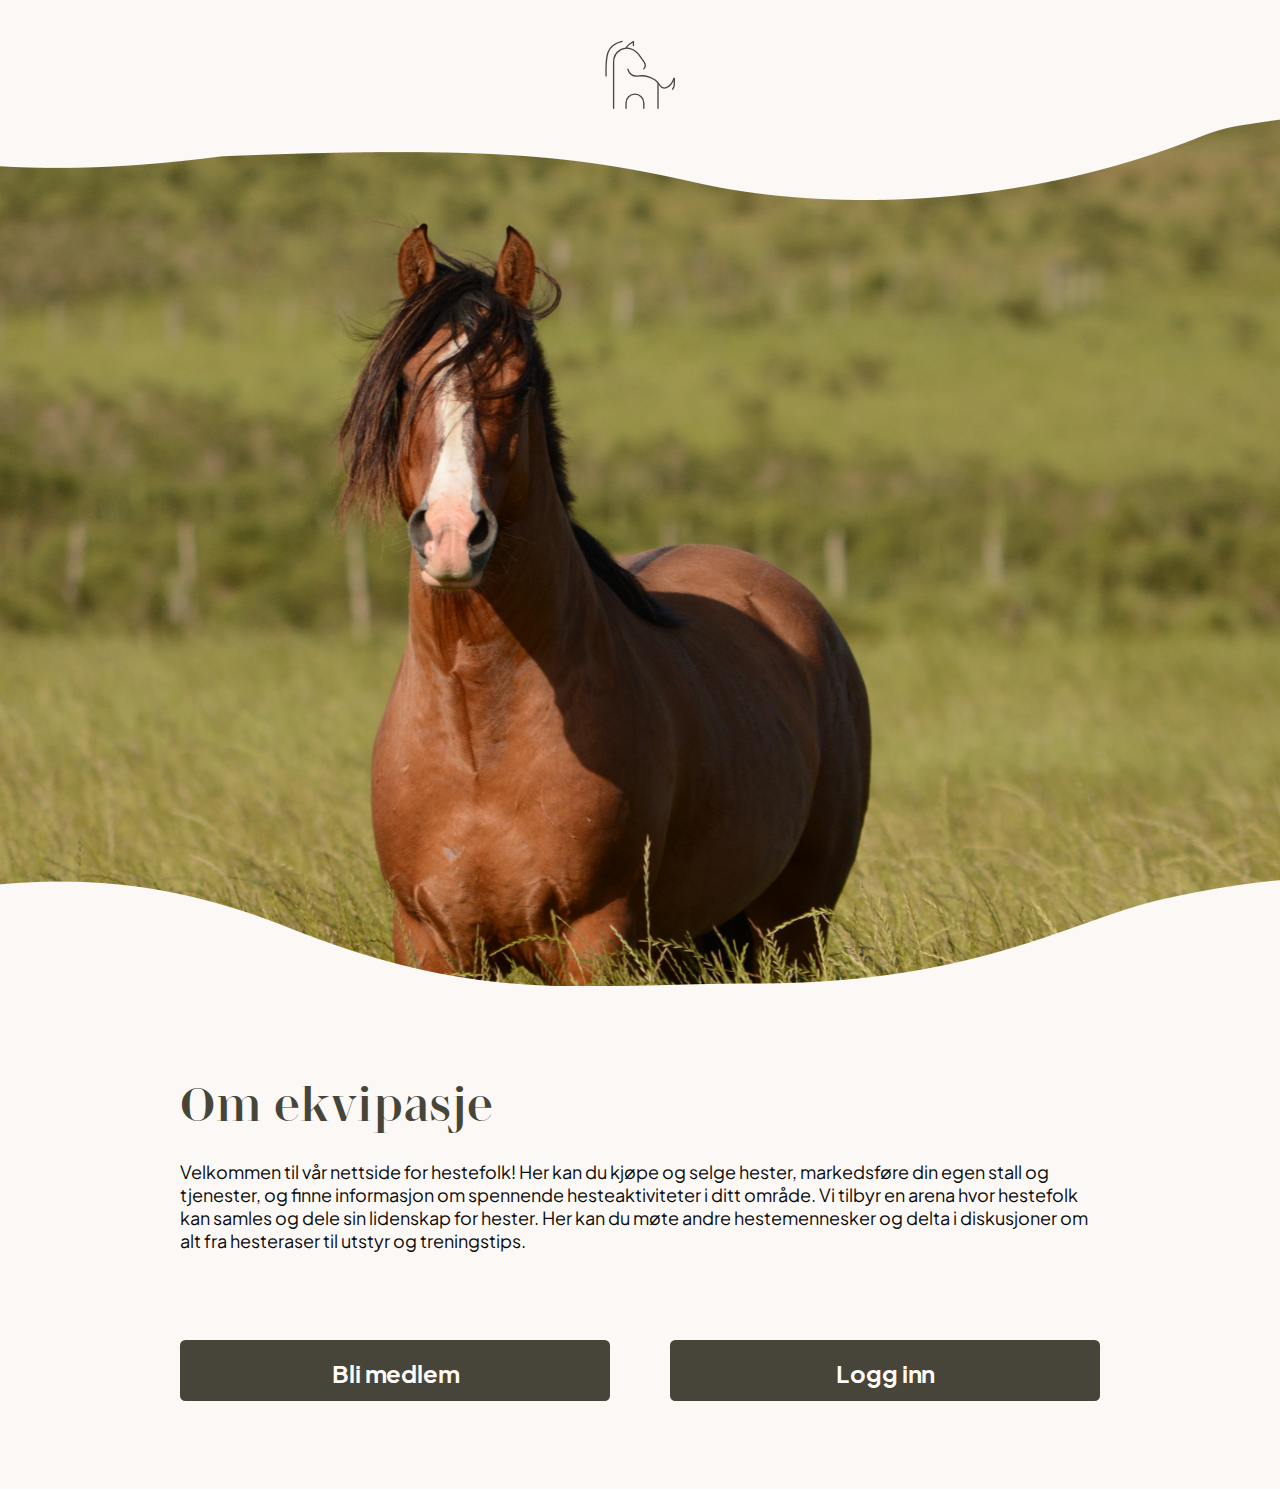
==== index.html @ ffbeb346 "changed location of index" ====
<!DOCTYPE html>
<html lang="en">
  <head>
    <meta charset="UTF-8" />
    <meta name="viewport" content="width=device-width" />
    <title>Ekvipasje</title>
    <link rel="icon" href="../assets/logo.png" type="image/x-icon" />
    <link rel="stylesheet" href="../css/reset.css" />
    <link rel="stylesheet" href="../css/style.css" />
    <script async src="../js/script.js"></script>
  </head>
  <body>
    <header class="header">
      <img
        src="../assets/Logo_Ekvipasje.svg"
        class="logo"
        alt="Ekvipasje Logo"
      />
    </header>
    <div class="hero-container"></div>
    <main class="indexandlogin">
      <article class="article-section-index">
        <h1 class="om-ekvipasje-heading">Om ekvipasje</h1>
        <p class="om-oss-p">
          Velkommen til vår nettside for hestefolk! Her kan du kjøpe og selge
          hester, markedsføre din egen stall og tjenester, og finne informasjon
          om spennende hesteaktiviteter i ditt område. Vi tilbyr en arena hvor
          hestefolk kan samles og dele sin lidenskap for hester. Her kan du møte
          andre hestemennesker og delta i diskusjoner om alt fra hesteraser til
          utstyr og treningstips.
        </p>
      </article>

      <section class="buttons-landing-flex">
        <button class="button-blimedlem">Bli medlem</button>
        <button
          class="button-loginn"
          id="login-link"
          onclick="location.href='./login.html';"
        >
          Logg inn
        </button>
      </section>
    </main>
  </body>
</html>
---- css/style.css ----
/**
 * @license
 *
 * Font Family: Stardom
 * Designed by: Indian Type Foundry
 * URL: https://www.fontshare.com/fonts/stardom
 * © 2023 Indian Type Foundry
 *
 * Font Style:
 * Stardom Regular
 *
*/

@font-face {
  font-family: "Stardom-Regular";
  src: url("../fonts/Stardom-Regular.woff2") format("woff2"),
    url("../fonts/Stardom-Regular.woff") format("woff"),
    url("../fonts/Stardom-Regular.ttf") format("truetype");
  font-weight: 400;
  font-display: swap;
  font-style: normal;
}
/**
 * @license
 *
 * Font Family: Plus Jakarta Sans
 * Designed by: Tokotype
 * URL: https://www.fontshare.com/fonts/plus-jakarta-sans
 * © 2023 Indian Type Foundry
 *
 * Font Styles:
 * Plus Jakarta Sans Variable(Variable font)
 * Plus Jakarta Sans Variable Italic(Variable font)
 * Plus Jakarta Sans Extra Light
 * Plus Jakarta Sans Extra Light Italic
 * Plus Jakarta Sans Light
 * Plus Jakarta Sans Light Italic
 * Plus Jakarta Sans Regular
 * Plus Jakarta Sans Italic
 * Plus Jakarta Sans Medium
 * Plus Jakarta Sans Medium Italic
 * Plus Jakarta Sans Semi Bold
 * Plus Jakarta Sans Semi Bold Italic
 * Plus Jakarta Sans Bold
 * Plus Jakarta Sans Bold Italic
 * Plus Jakarta Sans Extra Bold
 * Plus Jakarta Sans Extra Bold Italic
 *
*/

/**
* This is a variable font
* You can controll variable axes as shown below:
* font-variation-settings: 'wght' 400.0;
*
* available axes:

* 'wght' (range from 200.0 to 800.0)

*/

@font-face {
  font-family: "PlusJakartaSans-Variable";
  src: url("../fonts/PlusJakartaSans-Variable.woff2") format("woff2"),
    url("../fonts/PlusJakartaSans-Variable.woff") format("woff"),
    url("../fonts/PlusJakartaSans-Variable.ttf") format("truetype");
  font-weight: 200 800;
  font-display: swap;
  font-style: normal;
}

/**
  * This is a variable font
  * You can controll variable axes as shown below:
  * font-variation-settings: 'wght' 400.0;
  *
  * available axes:
  
  * 'wght' (range from 200.0 to 800.0)
  
  */

@font-face {
  font-family: "PlusJakartaSans-VariableItalic";
  src: url("../fonts/PlusJakartaSans-VariableItalic.woff2") format("woff2"),
    url("../fonts/PlusJakartaSans-VariableItalic.woff") format("woff"),
    url("../fonts/PlusJakartaSans-VariableItalic.ttf") format("truetype");
  font-weight: 200 800;
  font-display: swap;
  font-style: italic;
}

@font-face {
  font-family: "PlusJakartaSans-ExtraLight";
  src: url("../fonts/PlusJakartaSans-ExtraLight.woff2") format("woff2"),
    url("../fonts/PlusJakartaSans-ExtraLight.woff") format("woff"),
    url("../fonts/PlusJakartaSans-ExtraLight.ttf") format("truetype");
  font-weight: 200;
  font-display: swap;
  font-style: normal;
}

@font-face {
  font-family: "PlusJakartaSans-ExtraLightItalic";
  src: url("../fonts/PlusJakartaSans-ExtraLightItalic.woff2") format("woff2"),
    url("../fonts/PlusJakartaSans-ExtraLightItalic.woff") format("woff"),
    url("../fonts/PlusJakartaSans-ExtraLightItalic.ttf") format("truetype");
  font-weight: 200;
  font-display: swap;
  font-style: italic;
}

@font-face {
  font-family: "PlusJakartaSans-Light";
  src: url("../fonts/PlusJakartaSans-Light.woff2") format("woff2"),
    url("../fonts/PlusJakartaSans-Light.woff") format("woff"),
    url("../fonts/PlusJakartaSans-Light.ttf") format("truetype");
  font-weight: 300;
  font-display: swap;
  font-style: normal;
}

@font-face {
  font-family: "PlusJakartaSans-LightItalic";
  src: url("../fonts/PlusJakartaSans-LightItalic.woff2") format("woff2"),
    url("../fonts/PlusJakartaSans-LightItalic.woff") format("woff"),
    url("../fonts/PlusJakartaSans-LightItalic.ttf") format("truetype");
  font-weight: 300;
  font-display: swap;
  font-style: italic;
}

@font-face {
  font-family: "PlusJakartaSans-Regular";
  src: url("../fonts/PlusJakartaSans-Regular.woff2") format("woff2"),
    url("../fonts/PlusJakartaSans-Regular.woff") format("woff"),
    url("../fonts/PlusJakartaSans-Regular.ttf") format("truetype");
  font-weight: 400;
  font-display: swap;
  font-style: normal;
}

@font-face {
  font-family: "PlusJakartaSans-Italic";
  src: url("../fonts/PlusJakartaSans-Italic.woff2") format("woff2"),
    url("../fonts/PlusJakartaSans-Italic.woff") format("woff"),
    url("../fonts/PlusJakartaSans-Italic.ttf") format("truetype");
  font-weight: 400;
  font-display: swap;
  font-style: italic;
}

@font-face {
  font-family: "PlusJakartaSans-Medium";
  src: url("../fonts/PlusJakartaSans-Medium.woff2") format("woff2"),
    url("../fonts/PlusJakartaSans-Medium.woff") format("woff"),
    url("../fonts/PlusJakartaSans-Medium.ttf") format("truetype");
  font-weight: 500;
  font-display: swap;
  font-style: normal;
}

@font-face {
  font-family: "PlusJakartaSans-MediumItalic";
  src: url("../fonts/PlusJakartaSans-MediumItalic.woff2") format("woff2"),
    url("../fonts/PlusJakartaSans-MediumItalic.woff") format("woff"),
    url("../fonts/PlusJakartaSans-MediumItalic.ttf") format("truetype");
  font-weight: 500;
  font-display: swap;
  font-style: italic;
}

@font-face {
  font-family: "PlusJakartaSans-SemiBold";
  src: url("../fonts/PlusJakartaSans-SemiBold.woff2") format("woff2"),
    url("../fonts/PlusJakartaSans-SemiBold.woff") format("woff"),
    url("../fonts/PlusJakartaSans-SemiBold.ttf") format("truetype");
  font-weight: 600;
  font-display: swap;
  font-style: normal;
}

@font-face {
  font-family: "PlusJakartaSans-SemiBoldItalic";
  src: url("../fonts/PlusJakartaSans-SemiBoldItalic.woff2") format("woff2"),
    url("../fonts/PlusJakartaSans-SemiBoldItalic.woff") format("woff"),
    url("../fonts/PlusJakartaSans-SemiBoldItalic.ttf") format("truetype");
  font-weight: 600;
  font-display: swap;
  font-style: italic;
}

@font-face {
  font-family: "PlusJakartaSans-Bold";
  src: url("../fonts/PlusJakartaSans-Bold.woff2") format("woff2"),
    url("../fonts/PlusJakartaSans-Bold.woff") format("woff"),
    url("../fonts/PlusJakartaSans-Bold.ttf") format("truetype");
  font-weight: 700;
  font-display: swap;
  font-style: normal;
}

@font-face {
  font-family: "PlusJakartaSans-BoldItalic";
  src: url("../fonts/PlusJakartaSans-BoldItalic.woff2") format("woff2"),
    url("../fonts/PlusJakartaSans-BoldItalic.woff") format("woff"),
    url("../fonts/PlusJakartaSans-BoldItalic.ttf") format("truetype");
  font-weight: 700;
  font-display: swap;
  font-style: italic;
}

@font-face {
  font-family: "PlusJakartaSans-ExtraBold";
  src: url("../fonts/PlusJakartaSans-ExtraBold.woff2") format("woff2"),
    url("../fonts/PlusJakartaSans-ExtraBold.woff") format("woff"),
    url("../fonts/PlusJakartaSans-ExtraBold.ttf") format("truetype");
  font-weight: 800;
  font-display: swap;
  font-style: normal;
}

@font-face {
  font-family: "PlusJakartaSans-ExtraBoldItalic";
  src: url("../fonts/PlusJakartaSans-ExtraBoldItalic.woff2") format("woff2"),
    url("../fonts/PlusJakartaSans-ExtraBoldItalic.woff") format("woff"),
    url("../fonts/PlusJakartaSans-ExtraBoldItalic.ttf") format("truetype");
  font-weight: 800;
  font-display: swap;
  font-style: italic;
}

header,
main,
section {
  display: block;
}

.h1 {
  font-family: "Stardom-Regular";
  font-size: 48pt;
}

.h2 {
  font-family: "Stardom-Regular";
  font-size: 32pt;
}

.p {
  font-family: "PlusJakartaSans-Variable", sans-serif;
  font-size: 18pt;
  font-weight: 400;
}

:root {
  font-size: 18px;
}

body {
  background: #fbf8f6;
  margin: 0;
  padding: 0;
}

@media (max-width: 767px) {
  main.indexandlogin {
    margin: 0 20px;
  }
}

/* ---- Index ---- */

.header {
  display: flex;
  justify-content: center;
  align-items: center;
}

.logo {
  width: 70px;
  height: 70px;
  margin-top: 40px;
}

.hero-container {
  width: 100%;
  height: 48.67rem;
  background-image: url("../assets/herobanner_desktop.png");
  background-size: cover;
  background-repeat: no-repeat;
  background-position: 30%;
  position: relative;
  padding-left: 0;
  margin-bottom: 4.889em;
}

.article-section-index {
  max-width: 51.111em;
  width: 100%;
  margin: 4.889em auto 0;
  padding-bottom: 4.889em;
}

.om-ekvipasje-heading {
  font-family: "Stardom-Regular";
  font-style: normal;
  font-weight: 400;
  font-size: 2.667rem;
  line-height: 3.4444rem;
  color: #474539;
  margin-bottom: 1.333rem;
}

.om-oss-p {
  font-family: "PlusJakartaSans-Variable";
  font-size: 1rem;
  font-weight: 400;
  text-align: left;
  color: #0b0a0a;
}

.buttons-landing-flex {
  display: flex;
  align-items: center;
  justify-content: center;
  gap: 40px;
  margin-bottom: 4.889em;
  width: 100%;
  max-width: 51.111em;
  margin-left: auto;
  margin-right: auto;
}

@media (max-width: 767px) {
  .buttons-landing-flex {
    flex-direction: column;
    align-items: stretch;
    justify-content: flex-start;
    gap: 20px;
  }
}

.button-blimedlem,
.button-loginn {
  align-items: center;
  padding: 0.4444em 0.8889em;
  height: 2.5556em;
  background: #474539;
  border: none;
  border-radius: 0.2222em;
  color: #fffbf8;
  cursor: pointer;
  font-family: "PlusJakartaSans-Bold", sans-serif;
  font-size: 1.3333rem;
  transition: color 300ms ease-out, border 300ms ease-out;
  flex: 1;
}

.button-blimedlem {
  margin-right: 20px;
}

.button-blimedlem:hover,
.button-loginn:hover {
  color: #fffbf8;
  background: #565345;
  border: 2px solid #98947a;
}

.button-blimedlem:active,
.button-loginn:active {
  color: #fffbf8;
  background: #726f5c;
  border: 2px solid #98947a;
}

@media (max-width: 767px) {
  .buttons-landing-flex {
    width: 100%;
    max-width: none;
  }

  .button-blimedlem,
  .button-loginn {
    width: 100%;
  }
}

/* ---- Login ---- */

.login-container {
  display: flex;
  flex-direction: column;
  align-items: center;
  justify-content: center;
  height: 100vh;
  background: #fbf8f6;
}

.form-container {
  width: 100%;
  padding: 0 8px;
  box-sizing: border-box;
}

.login-form {
  display: flex;
  flex-direction: column;
  gap: 8px;
  position: relative;
  max-width: 390px;
  width: 100%;
  padding: 0 8px;
  box-sizing: border-box;
}

.login-form label {
  color: #0b0a0a;
  font-family: "PlusJakartaSans-Bold", sans-serif;
  font-size: 1.125rem;
  font-weight: 700;
  margin-bottom: 0.5rem;
}

.input-container {
  position: relative;
  margin-bottom: 8px;
}

.input-label {
  font-family: "PlusJakartaSans-Bold", sans-serif;
  font-size: 1.125rem;
  font-weight: 700;
  margin-bottom: 0.5rem;
}

.label.username-label {
  font-family: "PlusJakartaSans-Bold", sans-serif;
  font-size: 1.125rem;
  font-weight: 700;
  margin-bottom: 0.5rem;
}

.label.password-label {
  font-family: "PlusJakartaSans-Bold", sans-serif;
  font-size: 1.125rem;
  font-weight: 700;
  margin-bottom: 0.5rem;
}

.input-field {
  padding: 8px;
  height: 2.5556em;
  width: 100%;
  border: 1px solid #858483;
  border-radius: 4px;
  font-family: "PlusJakartaSans-Variable", sans-serif;
  font-size: 1rem;
}

.input-field:active {
  border: 1px solid #6c6b6a;
}

.username-label,
.password-label {
  font-family: "Plus Jakarta Sans-Variable", sans-serif;
  font-size: 1rem;
  font-weight: 700;
  color: #0b0a0a;
}

.forgotten-password-container {
  text-align: left;
  padding-top: 0.5rem;
  padding-bottom: 4.44rem;
}

.login-button-hjem {
  align-self: flex-start;
}

.glemt-passord {
  font-family: "PlusJakartaSans-Variable", sans-serif;
  font-size: 1rem;
  font-weight: 400;
  color: #0b0a0a;
  margin-top: 8px;
  text-align: left;
}

@media (max-width: 767px) {
  .login-form {
    padding-bottom: 1.556em;
  }
}

@media (max-width: 390px) {
  .login-form {
    padding: 0;
  }
}

.footer-image {
  width: 100%;
  height: auto;
  object-fit: contain;
  max-height: 80vh;
}

/*----- Hjem ------*/

/* Header and search styles */

.header-hjem {
  position: sticky;
  z-index: 1;
  top: 0;
  display: flex;
  justify-content: space-between;
  align-items: center;
  padding: 0 70px;
  padding-top: 40px;
  background-color: #fbf8f6;
}

.header-left {
  display: flex;
  align-items: center;
  gap: 40px;
}

.logo-hjem {
  max-height: 70px;
}

.search-bar {
  position: relative;
}

.search-bar input {
  padding: 8px 32px 8px 8px;
  height: 2.5556em;
  width: 200px;
  border: 1px solid #858483;
  border-radius: 4px;
  font-family: "PlusJakartaSans-Variable", sans-serif;
  font-size: 1rem;
}

.search-icon {
  position: absolute;
  top: 50%;
  right: 8px;
  transform: translateY(-50%);
  width: 16px;
  height: 16px;
}

.header-right {
  display: flex;
  align-items: center;
  margin-left: auto;
}

.add-ad-button {
  padding: 0.4444em 0.8889em;
  height: 2.5556em;
  background: #474539;
  border: none;
  border-radius: 0.2222em;
  color: #fffbf8;
  font-family: "PlusJakartaSans-Bold", sans-serif;
  font-size: 1.3333rem;
  cursor: pointer;
  margin-right: 8px;
}

.add-ad-button:hover {
  background: #6c6b6a;
}

.add-ad-button:focus {
  outline: none;
}

.header-icons {
  display: flex;
  align-items: center;
  gap: 14px; /* Gap between button, icons */
}

nav.menu {
  position: sticky;
  z-index: 1;
  top: 110px;
  margin: 0 auto;
  padding: 0 70px;
  justify-self: center;
  background-color: #fffbf8;
}

.menu ul {
  display: flex;
  z-index: 1;
  flex-flow: row;
  list-style: none;
  padding: 0;
  font-family: "Stardom-Regular";
  font-size: 1.778rem;
  justify-content: space-between;
  position: static;
}

.menu li {
  position: relative;
}

.menu li:hover .sub-menu {
  display: block;
}

.menu .sub-menu {
  display: none;
  position: absolute;
  top: 100%;
  background-color: #f0f0f0;
  padding: 10px;
}

.menu .sub-menu li {
  width: 200px;
}

.sub-menu li a {
  color: #0b0a0a;
  font-size: 1.333rem;
  font-family: "PlusJakartaSans-Variable", sans-serif;
  font-weight: 700;
}

.menu a {
  display: flex;
  padding: 8px;
  text-decoration: none;
  color: #0B0A0A;
  justify-content: space-between;
}

@media (min-width: 768px) {
  .mobilenavigationtop,
  .mobilenavigationbottom {
    display: none;
  }

  .search-bar-mobile {
    display: none;
  }
}

@media (max-width: 767px) {
  .header-left,
  .header-right {
    display: none;
  }

  .main-hjem {
    padding-top: 100px;
  }

  .mobilenavigationtop {
    position: fixed;
    top: 0;
    left: 0;
    right: 0;
    z-index: 999;
    background-color: #fbf8f6;
    display: flex;
    justify-content: space-between;
    align-items: center;
    padding: 0 20px;
    margin-top: 20px;
    height: 10vh;
  }

  .mobilenavigationtop .logo-container {
    display: flex;
    align-items: center;
    gap: 10px;
  }

  .mobilenavigationtop .icons-container {
    display: flex;
    align-items: center;
    gap: 10px;
  }

  .search-bar-mobile {
    position: fixed;
    top: 78px;
    left: 0;
    right: 0;
    z-index: 999;
    background-color: #fbf8f6;
    display: flex;
    align-items: center;
    justify-content: center;
    padding: 20px;
  }

  .search-bar-mobile input {
    padding: 8px 32px 8px 8px;
    height: 2.5556em;
    width: 100%;
    border: 1px solid #858483;
    border-radius: 4px;
    font-family: "PlusJakartaSans-Variable", sans-serif;
    font-size: 1rem;
    background-color: transparent;
  }

  .search-bar-mobile .search-icon {
    width: 16px;
    height: 16px;
    position: absolute;
    right: 34px;
  }

  .mobilenavigationbottom {
    position: fixed;
    bottom: 0;
    left: 0;
    right: 0;
    z-index: 999;
    background-color: #e2dfdd;
    display: flex;
    justify-content: right;
    align-items: right;
    gap: 16px;
    padding: 8px;
  }

  .menu {
    display: none;
  }
}

/* Card section styles */
.card-section {
  padding: 70px 0px 70px 70px;
}

@media (max-width: 767px) {
  .card-section {
    padding: 20px 0px 20px 20px;
  }
}

.card-section h2 {
  font-size: 32px;
  font-family: "Stardom-Regular";
  font-weight: 400;
  margin-bottom: 10px;
  color: #474539;
}

.card-scroll {
  max-width: 100vw;
  overflow-x: auto;
  scroll-behavior: smooth;
  display: flex;
  flex-wrap: nowrap;
}

@media (max-width: 431px) {
  .card-content {
    margin-right: 8px;
  }
}
@media (min-width: 431px) {
  .card-content {
    width: 390px;
    margin-right: 8px;
  }
}

.card-image {
  width: 100%;
}

.card-text-container {
  background-color: #d0c3b4;
  padding: 20px;
  margin-top: -14px;
}

.card-heading {
  font-family: "Stardom-Regular";
  font-size: 1.25rem;
  color: #0b0a0a;
  margin-top: 12px;
  margin-bottom: 8px;
}

.card-tags {
  margin-bottom: 8px;
}

.tag {
  display: inline-block;
  background-color: #474539;
  color: #fffbf8;
  font-family: "PlusJakartaSans-Variable", sans-serif;
  font-weight: 700;
  font-size: 1rem;
  padding: 8px 16px;
  border-radius: 40px;
  margin-right: 4px;
  margin-bottom: 4px;
}

.card-price {
  display: flex;
  align-items: center;
  font-family: "PlusJakartaSans-Variable", sans-serif;
  font-weight: 700;
  font-size: 0.6rem;
  color: #474539;
}

.span {
  font-family: "PlusJakartaSans-Variable", sans-serif;
  font-weight: 700;
  font-size: 0.6rem;
  color: #474539;
}

.card-heart-button {
  width: 2rem;
  height: 2rem;
  background-image: url("../assets/likebutton.svg");
  background-size: cover;
  border: none;
  border-radius: 100%;
}

.card-heart-button.liked {
  width: 2rem;
  height: 2rem;
  background-image: url("../assets/likebuttonliked.svg");
  background-size: cover;
  border: none;
  border-radius: 100%;
}

.price-like-container {
  display: flex;
  flex-direction: row;
  justify-content: space-between;
  align-items: center;
}

.price-value {
  font-family: "PlusJakartaSans-Variable", sans-serif;
  font-weight: 700;
  font-size: 1.333rem;
  color: #474539;
  font-weight: bold;
}

.badge {
  display: block;
  position: relative;
  width: fit-content;
  background-color: #d0c3b4;
  background-attachment: fixed;
  color: #0b0a0a;
  padding: 8px;
  margin-top: -72px;
}

.badge-heading {
  margin: 0;
  font-family: "PlusJakartaSans-Variable", sans-serif;
  font-size: 1.3333rem;
  font-weight: 700;
}

.badge-paragraph {
  margin: 0;
  font-family: "PlusJakartaSans-Variable", sans-serif;
  font-size: 1rem;
  font-weight: 400;
}

.card-text-container-event {
  background-color: #685f54;
  padding: 20px;
  font-family: "PlusJakartaSans-Variable", sans-serif;
  font-size: 1rem;
  font-weight: 400;
  color: #fbf8f6;
  margin-top: -14px;
}

.card-heading-event {
  font-size: 1.7778rem;
  font-family: "Stardom-Regular";
  font-weight: 400;
  margin-bottom: 16px;
  color: #fbf8f6;
}

.card-heading-forum {
  font-size: 1.7778rem;
  font-family: "Stardom-Regular";
  font-weight: 400;
  margin-bottom: 16px;
  color: #0b0a0a;
}

.card-text-container-forum {
  background-color: #afa08f;
  padding: 20px;
  font-family: "PlusJakartaSans-Variable", sans-serif;
  font-size: 1rem;
  font-weight: 400;
  color: #0b0a0a;
  margin-top: -14px;
}

.skaper {
  padding-top: 16px;
}

.persona {
  display: flex;
  flex-direction: row;
  padding-top: 16px;
}

.card-text-container-blog {
  background-color: #726f5c;
  padding: 20px;
  font-family: "PlusJakartaSans-Variable", sans-serif;
  font-size: 1rem;
  font-weight: 400;
  color: #fffbf8;
  margin-top: -14px;
}

.card-heading-blog {
  font-size: 1.7778rem;
  font-family: "Stardom-Regular";
  font-weight: 400;
  margin-bottom: 16px;
  color: #fffbf8;
}

/* Footer styles */

.footer-hjem {
  display: flex;
  width: 100%;
  height: 10vh;
  background-color: #d0c3b4;
  justify-content: center;
  align-items: center;
  margin-bottom: 76px;
}

.logo-footer {
  height: 8vh;
  width: 8vw;
}
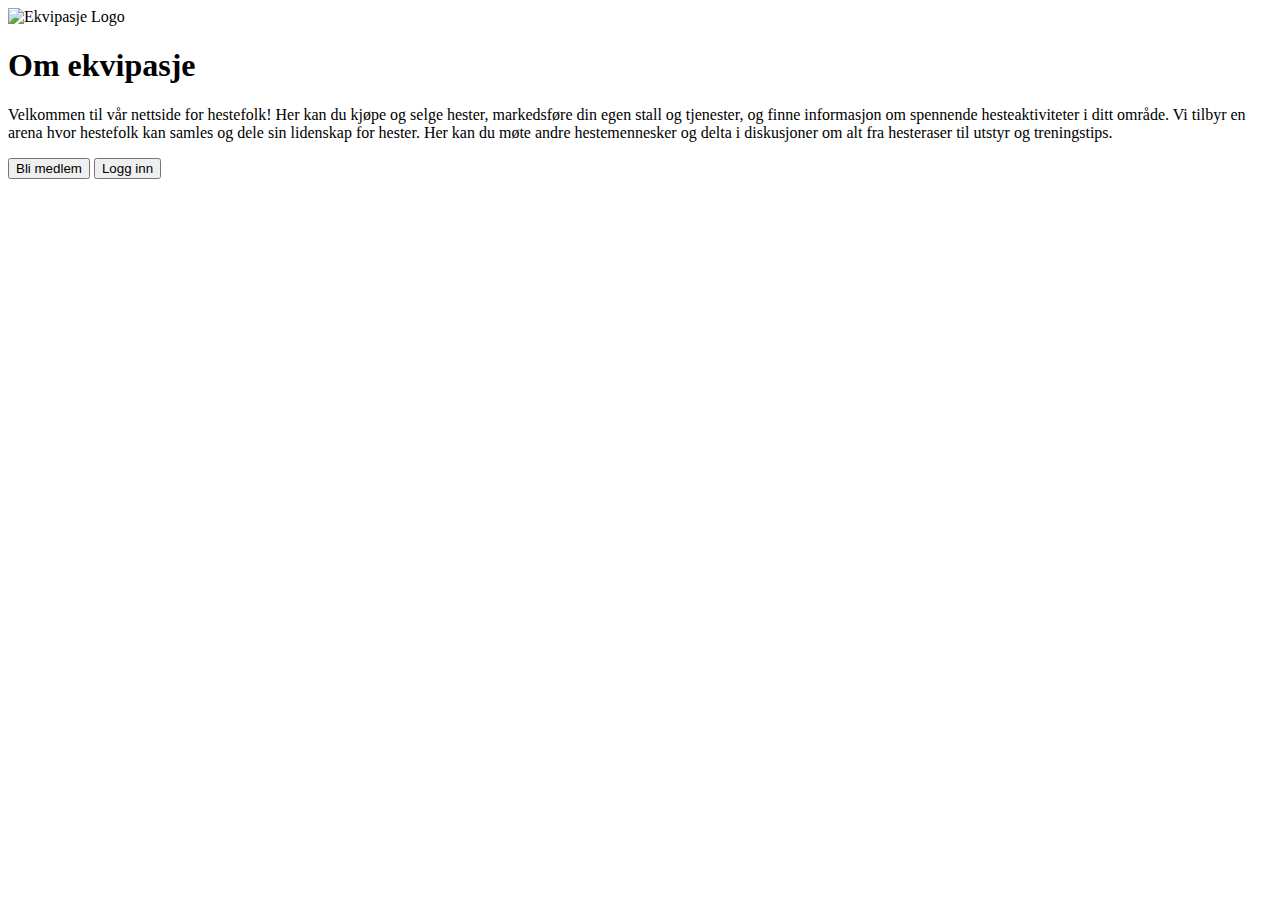
==== commit a2359b6f: "changed some locationss" ====
--- a/index.html
+++ b/index.html
@@ -4,15 +4,15 @@
     <meta charset="UTF-8" />
     <meta name="viewport" content="width=device-width" />
     <title>Ekvipasje</title>
-    <link rel="icon" href="../assets/logo.png" type="image/x-icon" />
-    <link rel="stylesheet" href="../css/reset.css" />
-    <link rel="stylesheet" href="../css/style.css" />
-    <script async src="../js/script.js"></script>
+    <link rel="icon" href="../Ekvipasje/assets/logo.png" type="image/x-icon" />
+    <link rel="stylesheet" href="../Ekvipasje/css/reset.css" />
+    <link rel="stylesheet" href="../Ekvipasje/css/style.css" />
+    <script src="../Ekvipasje/js/script.js"></script>
   </head>
   <body>
     <header class="header">
       <img
-        src="../assets/Logo_Ekvipasje.svg"
+        src="../Ekvipasje/assets/logo_ekvipasje.svg"
         class="logo"
         alt="Ekvipasje Logo"
       />
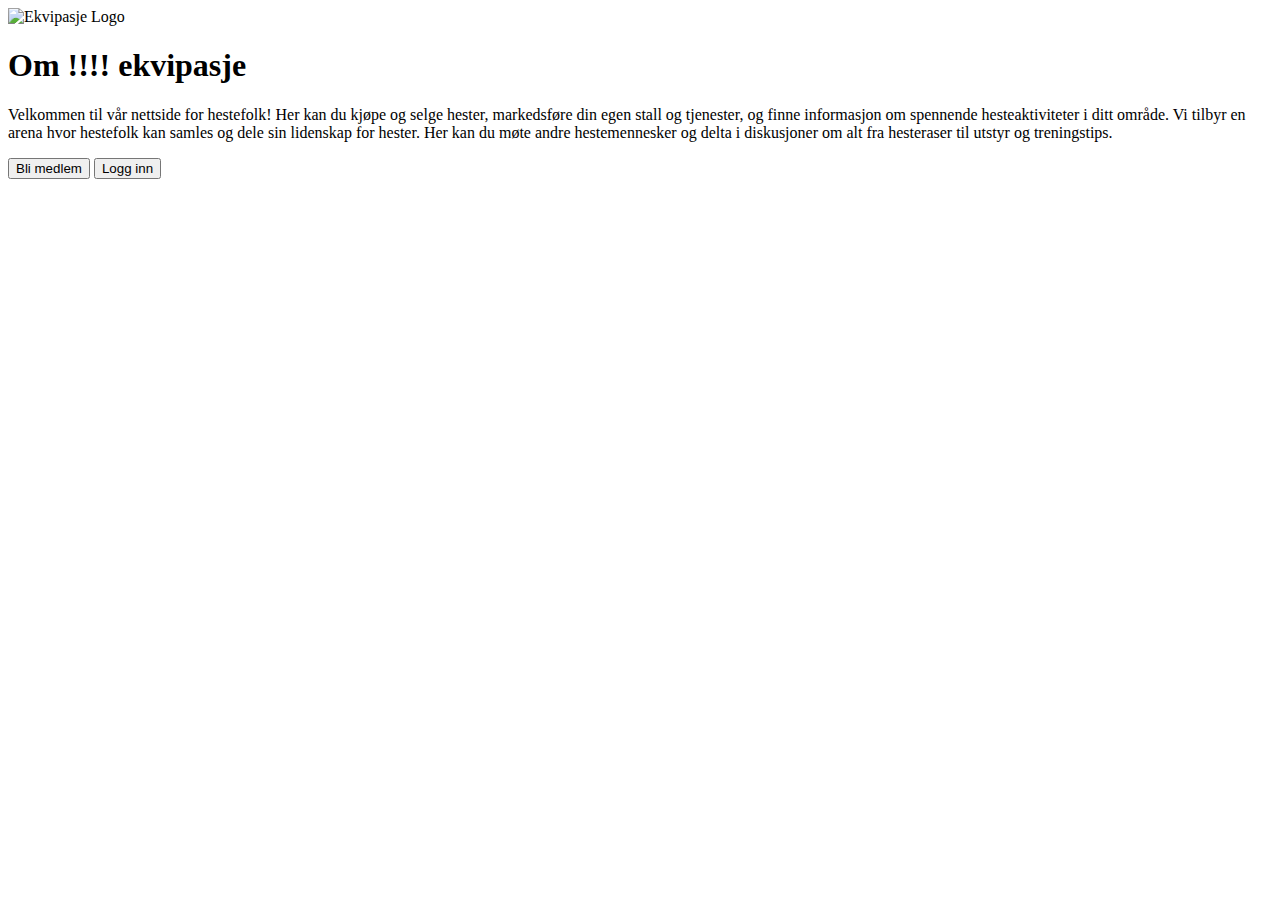
==== commit 19ba08bc: "check" ====
--- a/index.html
+++ b/index.html
@@ -20,7 +20,7 @@
     <div class="hero-container"></div>
     <main class="indexandlogin">
       <article class="article-section-index">
-        <h1 class="om-ekvipasje-heading">Om ekvipasje</h1>
+        <h1 class="om-ekvipasje-heading">Om !!!! ekvipasje</h1>
         <p class="om-oss-p">
           Velkommen til vår nettside for hestefolk! Her kan du kjøpe og selge
           hester, markedsføre din egen stall og tjenester, og finne informasjon
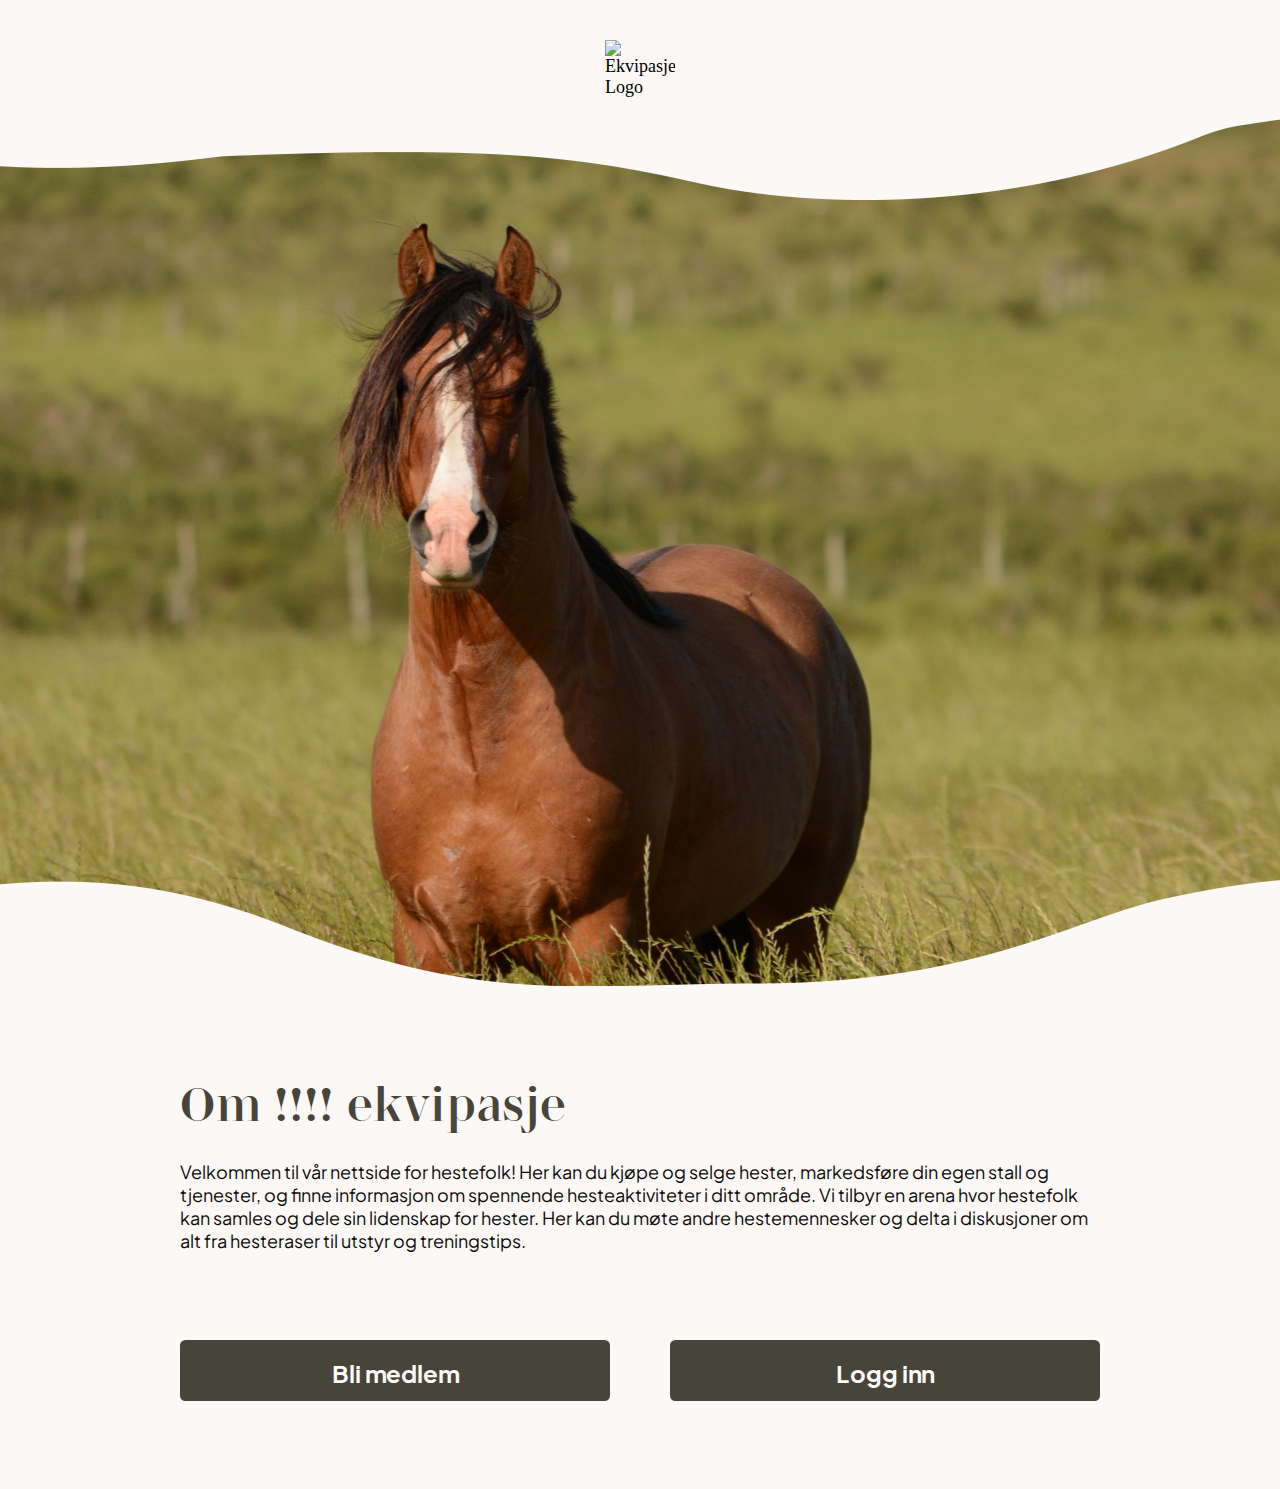
==== commit f55a123c: "changed locations" ====
--- a/index.html
+++ b/index.html
@@ -4,15 +4,15 @@
     <meta charset="UTF-8" />
     <meta name="viewport" content="width=device-width" />
     <title>Ekvipasje</title>
-    <link rel="icon" href="../Ekvipasje/assets/logo.png" type="image/x-icon" />
-    <link rel="stylesheet" href="../Ekvipasje/css/reset.css" />
-    <link rel="stylesheet" href="../Ekvipasje/css/style.css" />
-    <script src="../Ekvipasje/js/script.js"></script>
+    <link rel="icon" href="./assets/logo.png" type="image/x-icon" />
+    <link rel="stylesheet" href="./css/reset.css" />
+    <link rel="stylesheet" href="./css/style.css" />
+    <script src="./js/script.js"></script>
   </head>
   <body>
     <header class="header">
       <img
-        src="../Ekvipasje/assets/logo_ekvipasje.svg"
+        src="./assets/logo_ekvipasje.svg"
         class="logo"
         alt="Ekvipasje Logo"
       />
--- a/css/style.css
+++ b/css/style.css
@@ -0,0 +1,976 @@
+/**
+ * @license
+ *
+ * Font Family: Stardom
+ * Designed by: Indian Type Foundry
+ * URL: https://www.fontshare.com/fonts/stardom
+ * © 2023 Indian Type Foundry
+ *
+ * Font Style:
+ * Stardom Regular
+ *
+*/
+
+@font-face {
+  font-family: "Stardom-Regular";
+  src: url("../fonts/Stardom-Regular.woff2") format("woff2"),
+    url("../fonts/Stardom-Regular.woff") format("woff"),
+    url("../fonts/Stardom-Regular.ttf") format("truetype");
+  font-weight: 400;
+  font-display: swap;
+  font-style: normal;
+}
+/**
+ * @license
+ *
+ * Font Family: Plus Jakarta Sans
+ * Designed by: Tokotype
+ * URL: https://www.fontshare.com/fonts/plus-jakarta-sans
+ * © 2023 Indian Type Foundry
+ *
+ * Font Styles:
+ * Plus Jakarta Sans Variable(Variable font)
+ * Plus Jakarta Sans Variable Italic(Variable font)
+ * Plus Jakarta Sans Extra Light
+ * Plus Jakarta Sans Extra Light Italic
+ * Plus Jakarta Sans Light
+ * Plus Jakarta Sans Light Italic
+ * Plus Jakarta Sans Regular
+ * Plus Jakarta Sans Italic
+ * Plus Jakarta Sans Medium
+ * Plus Jakarta Sans Medium Italic
+ * Plus Jakarta Sans Semi Bold
+ * Plus Jakarta Sans Semi Bold Italic
+ * Plus Jakarta Sans Bold
+ * Plus Jakarta Sans Bold Italic
+ * Plus Jakarta Sans Extra Bold
+ * Plus Jakarta Sans Extra Bold Italic
+ *
+*/
+
+/**
+* This is a variable font
+* You can controll variable axes as shown below:
+* font-variation-settings: 'wght' 400.0;
+*
+* available axes:
+
+* 'wght' (range from 200.0 to 800.0)
+
+*/
+
+@font-face {
+  font-family: "PlusJakartaSans-Variable";
+  src: url("../fonts/PlusJakartaSans-Variable.woff2") format("woff2"),
+    url("../fonts/PlusJakartaSans-Variable.woff") format("woff"),
+    url("../fonts/PlusJakartaSans-Variable.ttf") format("truetype");
+  font-weight: 200 800;
+  font-display: swap;
+  font-style: normal;
+}
+
+/**
+  * This is a variable font
+  * You can controll variable axes as shown below:
+  * font-variation-settings: 'wght' 400.0;
+  *
+  * available axes:
+  
+  * 'wght' (range from 200.0 to 800.0)
+  
+  */
+
+@font-face {
+  font-family: "PlusJakartaSans-VariableItalic";
+  src: url("../fonts/PlusJakartaSans-VariableItalic.woff2") format("woff2"),
+    url("../fonts/PlusJakartaSans-VariableItalic.woff") format("woff"),
+    url("../fonts/PlusJakartaSans-VariableItalic.ttf") format("truetype");
+  font-weight: 200 800;
+  font-display: swap;
+  font-style: italic;
+}
+
+@font-face {
+  font-family: "PlusJakartaSans-ExtraLight";
+  src: url("../fonts/PlusJakartaSans-ExtraLight.woff2") format("woff2"),
+    url("../fonts/PlusJakartaSans-ExtraLight.woff") format("woff"),
+    url("../fonts/PlusJakartaSans-ExtraLight.ttf") format("truetype");
+  font-weight: 200;
+  font-display: swap;
+  font-style: normal;
+}
+
+@font-face {
+  font-family: "PlusJakartaSans-ExtraLightItalic";
+  src: url("../fonts/PlusJakartaSans-ExtraLightItalic.woff2") format("woff2"),
+    url("../fonts/PlusJakartaSans-ExtraLightItalic.woff") format("woff"),
+    url("../fonts/PlusJakartaSans-ExtraLightItalic.ttf") format("truetype");
+  font-weight: 200;
+  font-display: swap;
+  font-style: italic;
+}
+
+@font-face {
+  font-family: "PlusJakartaSans-Light";
+  src: url("../fonts/PlusJakartaSans-Light.woff2") format("woff2"),
+    url("../fonts/PlusJakartaSans-Light.woff") format("woff"),
+    url("../fonts/PlusJakartaSans-Light.ttf") format("truetype");
+  font-weight: 300;
+  font-display: swap;
+  font-style: normal;
+}
+
+@font-face {
+  font-family: "PlusJakartaSans-LightItalic";
+  src: url("../fonts/PlusJakartaSans-LightItalic.woff2") format("woff2"),
+    url("../fonts/PlusJakartaSans-LightItalic.woff") format("woff"),
+    url("../fonts/PlusJakartaSans-LightItalic.ttf") format("truetype");
+  font-weight: 300;
+  font-display: swap;
+  font-style: italic;
+}
+
+@font-face {
+  font-family: "PlusJakartaSans-Regular";
+  src: url("../fonts/PlusJakartaSans-Regular.woff2") format("woff2"),
+    url("../fonts/PlusJakartaSans-Regular.woff") format("woff"),
+    url("../fonts/PlusJakartaSans-Regular.ttf") format("truetype");
+  font-weight: 400;
+  font-display: swap;
+  font-style: normal;
+}
+
+@font-face {
+  font-family: "PlusJakartaSans-Italic";
+  src: url("../fonts/PlusJakartaSans-Italic.woff2") format("woff2"),
+    url("../fonts/PlusJakartaSans-Italic.woff") format("woff"),
+    url("../fonts/PlusJakartaSans-Italic.ttf") format("truetype");
+  font-weight: 400;
+  font-display: swap;
+  font-style: italic;
+}
+
+@font-face {
+  font-family: "PlusJakartaSans-Medium";
+  src: url("../fonts/PlusJakartaSans-Medium.woff2") format("woff2"),
+    url("../fonts/PlusJakartaSans-Medium.woff") format("woff"),
+    url("../fonts/PlusJakartaSans-Medium.ttf") format("truetype");
+  font-weight: 500;
+  font-display: swap;
+  font-style: normal;
+}
+
+@font-face {
+  font-family: "PlusJakartaSans-MediumItalic";
+  src: url("../fonts/PlusJakartaSans-MediumItalic.woff2") format("woff2"),
+    url("../fonts/PlusJakartaSans-MediumItalic.woff") format("woff"),
+    url("../fonts/PlusJakartaSans-MediumItalic.ttf") format("truetype");
+  font-weight: 500;
+  font-display: swap;
+  font-style: italic;
+}
+
+@font-face {
+  font-family: "PlusJakartaSans-SemiBold";
+  src: url("../fonts/PlusJakartaSans-SemiBold.woff2") format("woff2"),
+    url("../fonts/PlusJakartaSans-SemiBold.woff") format("woff"),
+    url("../fonts/PlusJakartaSans-SemiBold.ttf") format("truetype");
+  font-weight: 600;
+  font-display: swap;
+  font-style: normal;
+}
+
+@font-face {
+  font-family: "PlusJakartaSans-SemiBoldItalic";
+  src: url("../fonts/PlusJakartaSans-SemiBoldItalic.woff2") format("woff2"),
+    url("../fonts/PlusJakartaSans-SemiBoldItalic.woff") format("woff"),
+    url("../fonts/PlusJakartaSans-SemiBoldItalic.ttf") format("truetype");
+  font-weight: 600;
+  font-display: swap;
+  font-style: italic;
+}
+
+@font-face {
+  font-family: "PlusJakartaSans-Bold";
+  src: url("../fonts/PlusJakartaSans-Bold.woff2") format("woff2"),
+    url("../fonts/PlusJakartaSans-Bold.woff") format("woff"),
+    url("../fonts/PlusJakartaSans-Bold.ttf") format("truetype");
+  font-weight: 700;
+  font-display: swap;
+  font-style: normal;
+}
+
+@font-face {
+  font-family: "PlusJakartaSans-BoldItalic";
+  src: url("../fonts/PlusJakartaSans-BoldItalic.woff2") format("woff2"),
+    url("../fonts/PlusJakartaSans-BoldItalic.woff") format("woff"),
+    url("../fonts/PlusJakartaSans-BoldItalic.ttf") format("truetype");
+  font-weight: 700;
+  font-display: swap;
+  font-style: italic;
+}
+
+@font-face {
+  font-family: "PlusJakartaSans-ExtraBold";
+  src: url("../fonts/PlusJakartaSans-ExtraBold.woff2") format("woff2"),
+    url("../fonts/PlusJakartaSans-ExtraBold.woff") format("woff"),
+    url("../fonts/PlusJakartaSans-ExtraBold.ttf") format("truetype");
+  font-weight: 800;
+  font-display: swap;
+  font-style: normal;
+}
+
+@font-face {
+  font-family: "PlusJakartaSans-ExtraBoldItalic";
+  src: url("../fonts/PlusJakartaSans-ExtraBoldItalic.woff2") format("woff2"),
+    url("../fonts/PlusJakartaSans-ExtraBoldItalic.woff") format("woff"),
+    url("../fonts/PlusJakartaSans-ExtraBoldItalic.ttf") format("truetype");
+  font-weight: 800;
+  font-display: swap;
+  font-style: italic;
+}
+
+header,
+main,
+section {
+  display: block;
+}
+
+.h1 {
+  font-family: "Stardom-Regular";
+  font-size: 48pt;
+}
+
+.h2 {
+  font-family: "Stardom-Regular";
+  font-size: 32pt;
+}
+
+.p {
+  font-family: "PlusJakartaSans-Variable", sans-serif;
+  font-size: 18pt;
+  font-weight: 400;
+}
+
+:root {
+  font-size: 18px;
+}
+
+body {
+  background: #fbf8f6;
+  margin: 0;
+  padding: 0;
+}
+
+@media (max-width: 767px) {
+  main.indexandlogin {
+    margin: 0 20px;
+  }
+}
+
+/* ---- Index ---- */
+
+.header {
+  display: flex;
+  justify-content: center;
+  align-items: center;
+}
+
+.logo {
+  width: 70px;
+  height: 70px;
+  margin-top: 40px;
+}
+
+.hero-container {
+  width: 100%;
+  height: 48.67rem;
+  background-image: url("../assets/herobanner_desktop.png");
+  background-size: cover;
+  background-repeat: no-repeat;
+  background-position: 30%;
+  position: relative;
+  padding-left: 0;
+  margin-bottom: 4.889em;
+}
+
+.article-section-index {
+  max-width: 51.111em;
+  width: 100%;
+  margin: 4.889em auto 0;
+  padding-bottom: 4.889em;
+}
+
+.om-ekvipasje-heading {
+  font-family: "Stardom-Regular";
+  font-style: normal;
+  font-weight: 400;
+  font-size: 2.667rem;
+  line-height: 3.4444rem;
+  color: #474539;
+  margin-bottom: 1.333rem;
+}
+
+.om-oss-p {
+  font-family: "PlusJakartaSans-Variable";
+  font-size: 1rem;
+  font-weight: 400;
+  text-align: left;
+  color: #0b0a0a;
+}
+
+.buttons-landing-flex {
+  display: flex;
+  align-items: center;
+  justify-content: center;
+  gap: 40px;
+  margin-bottom: 4.889em;
+  width: 100%;
+  max-width: 51.111em;
+  margin-left: auto;
+  margin-right: auto;
+}
+
+@media (max-width: 767px) {
+  .buttons-landing-flex {
+    flex-direction: column;
+    align-items: stretch;
+    justify-content: flex-start;
+    gap: 20px;
+  }
+}
+
+.button-blimedlem,
+.button-loginn {
+  align-items: center;
+  padding: 0.4444em 0.8889em;
+  height: 2.5556em;
+  background: #474539;
+  border: none;
+  border-radius: 0.2222em;
+  color: #fffbf8;
+  cursor: pointer;
+  font-family: "PlusJakartaSans-Bold", sans-serif;
+  font-size: 1.3333rem;
+  transition: color 300ms ease-out, border 300ms ease-out;
+  flex: 1;
+}
+
+.button-blimedlem {
+  margin-right: 20px;
+}
+
+.button-blimedlem:hover,
+.button-loginn:hover {
+  color: #fffbf8;
+  background: #565345;
+  border: 2px solid #98947a;
+}
+
+.button-blimedlem:active,
+.button-loginn:active {
+  color: #fffbf8;
+  background: #726f5c;
+  border: 2px solid #98947a;
+}
+
+@media (max-width: 767px) {
+  .buttons-landing-flex {
+    width: 100%;
+    max-width: none;
+  }
+
+  .button-blimedlem,
+  .button-loginn {
+    width: 100%;
+  }
+}
+
+/* ---- Login ---- */
+
+.login-container {
+  display: flex;
+  flex-direction: column;
+  align-items: center;
+  justify-content: center;
+  height: 100vh;
+  background: #fbf8f6;
+  padding: 0 20px;
+}
+
+.form-container {
+  width: 100%;
+  padding: 0 8px;
+  box-sizing: border-box;
+}
+
+.login-form {
+  display: flex;
+  flex-direction: column;
+  gap: 8px;
+  position: relative;
+  max-width: 390px;
+  width: 100%;
+  padding: 0 8px;
+  box-sizing: border-box;
+}
+
+.login-form label {
+  color: #0b0a0a;
+  font-family: "PlusJakartaSans-Bold", sans-serif;
+  font-size: 1.125rem;
+  font-weight: 700;
+  margin-bottom: 0.5rem;
+}
+
+.input-container {
+  position: relative;
+  margin-bottom: 8px;
+}
+
+.input-label {
+  font-family: "PlusJakartaSans-Bold", sans-serif;
+  font-size: 1.125rem;
+  font-weight: 700;
+  margin-bottom: 0.5rem;
+}
+
+.label.username-label {
+  font-family: "PlusJakartaSans-Bold", sans-serif;
+  font-size: 1.125rem;
+  font-weight: 700;
+  margin-bottom: 0.5rem;
+}
+
+.label.password-label {
+  font-family: "PlusJakartaSans-Bold", sans-serif;
+  font-size: 1.125rem;
+  font-weight: 700;
+  margin-bottom: 0.5rem;
+}
+
+.input-field {
+  padding: 8px;
+  height: 2.5556em;
+  width: 100%;
+  border: 1px solid #858483;
+  border-radius: 4px;
+  font-family: "PlusJakartaSans-Variable", sans-serif;
+  font-size: 1rem;
+}
+
+.input-field:active {
+  border: 1px solid #6c6b6a;
+}
+
+.username-label,
+.password-label {
+  font-family: "Plus Jakarta Sans-Variable", sans-serif;
+  font-size: 1rem;
+  font-weight: 700;
+  color: #0b0a0a;
+}
+
+.forgotten-password-container {
+  text-align: left;
+  padding-top: 0.5rem;
+  padding-bottom: 4.44rem;
+}
+
+.login-button-hjem {
+  align-self: flex-start;
+}
+
+.glemt-passord {
+  font-family: "PlusJakartaSans-Variable", sans-serif;
+  font-size: 1rem;
+  font-weight: 400;
+  color: #0b0a0a;
+  margin-top: 8px;
+  text-align: left;
+}
+
+@media (max-width: 767px) {
+  .login-form {
+    padding-bottom: 1.556em;
+  }
+}
+
+@media (max-width: 390px) {
+  .login-form {
+    padding: 0;
+  }
+}
+
+.footer-image {
+  width: 100%;
+  height: auto;
+  object-fit: contain;
+  max-height: 80vh;
+}
+
+/*----- Hjem ------*/
+
+/* Header and search styles */
+
+.header-hjem {
+  position: sticky;
+  z-index: 1;
+  top: 0;
+  display: flex;
+  justify-content: space-between;
+  align-items: center;
+  padding: 0 70px;
+  padding-top: 40px;
+  background-color: #fbf8f6;
+}
+
+.header-left {
+  display: flex;
+  align-items: center;
+  gap: 40px;
+}
+
+.logo-hjem {
+  max-height: 70px;
+}
+
+.search-bar {
+  position: relative;
+}
+
+.search-bar input {
+  padding: 8px 32px 8px 8px;
+  height: 2.5556em;
+  width: 200px;
+  border: 1px solid #858483;
+  border-radius: 4px;
+  font-family: "PlusJakartaSans-Variable", sans-serif;
+  font-size: 1rem;
+}
+
+.search-icon {
+  position: absolute;
+  top: 50%;
+  right: 8px;
+  transform: translateY(-50%);
+  width: 16px;
+  height: 16px;
+}
+
+.header-right {
+  display: flex;
+  align-items: center;
+  margin-left: auto;
+}
+
+.add-ad-button {
+  padding: 0.4444em 0.8889em;
+  height: 2.5556em;
+  background: #474539;
+  border: none;
+  border-radius: 0.2222em;
+  color: #fffbf8;
+  font-family: "PlusJakartaSans-Bold", sans-serif;
+  font-size: 1.3333rem;
+  cursor: pointer;
+  margin-right: 8px;
+}
+
+.add-ad-button:hover {
+  background: #6c6b6a;
+}
+
+.add-ad-button:focus {
+  outline: none;
+}
+
+.header-icons {
+  display: flex;
+  align-items: center;
+  gap: 14px; /* Gap between button, icons */
+}
+
+nav.menu {
+  position: sticky;
+  z-index: 1;
+  top: 110px;
+  margin: 0 auto;
+  padding: 0 70px;
+  justify-self: center;
+  background-color: #fffbf8;
+}
+
+.menu ul {
+  display: flex;
+  z-index: 1;
+  flex-flow: row;
+  list-style: none;
+  padding: 0;
+  font-family: "Stardom-Regular";
+  font-size: 1.778rem;
+  justify-content: space-between;
+  position: static;
+}
+
+.menu li {
+  position: relative;
+}
+
+.menu li:hover .sub-menu {
+  display: block;
+}
+
+.menu .sub-menu {
+  display: none;
+  position: absolute;
+  top: 100%;
+  background-color: #f0f0f0;
+  padding: 10px;
+}
+
+.menu .sub-menu li {
+  width: 200px;
+}
+
+.sub-menu li a {
+  color: #0b0a0a;
+  font-size: 1.333rem;
+  font-family: "PlusJakartaSans-Variable", sans-serif;
+  font-weight: 700;
+}
+
+.menu a {
+  display: flex;
+  padding: 8px;
+  text-decoration: none;
+  color: #0B0A0A;
+  justify-content: space-between;
+}
+
+@media (min-width: 515px) {
+  .mobilenavigationtop,
+  .mobilenavigationbottom {
+    display: none;
+  }
+
+  .search-bar-mobile {
+    display: none;
+  }
+}
+
+@media (max-width: 515px) {
+  .header-left,
+  .header-right {
+    display: none;
+  }
+
+  .main-hjem {
+    padding-top: 100px;
+  }
+
+  .mobilenavigationtop {
+    position: fixed;
+    top: 0;
+    left: 0;
+    right: 0;
+    z-index: 999;
+    background-color: #fbf8f6;
+    display: flex;
+    justify-content: space-between;
+    align-items: center;
+    padding: 0 20px;
+    margin-top: 20px;
+    height: 10vh;
+  }
+
+  .mobilenavigationtop .logo-container {
+    display: flex;
+    align-items: center;
+    gap: 10px;
+  }
+
+  .mobilenavigationtop .icons-container {
+    display: flex;
+    align-items: center;
+    gap: 10px;
+  }
+
+  .search-bar-mobile {
+    position: fixed;
+    top: 12vh;
+    left: 0;
+    right: 0;
+    z-index: 999;
+    background-color: #fbf8f6;
+    display: flex;
+    align-items: center;
+    justify-content: center;
+    padding: 20px;
+  }
+
+  .search-bar-mobile input {
+    padding: 8px 32px 8px 8px;
+    height: 2.5556em;
+    width: 100%;
+    border: 1px solid #858483;
+    border-radius: 4px;
+    font-family: "PlusJakartaSans-Variable", sans-serif;
+    font-size: 1rem;
+    background-color: transparent;
+  }
+
+  .search-bar-mobile .search-icon {
+    width: 16px;
+    height: 16px;
+    position: absolute;
+    right: 34px;
+  }
+
+  .mobilenavigationbottom {
+    position: fixed;
+    bottom: 0;
+    left: 0;
+    right: 0;
+    z-index: 999;
+    background-color: #e2dfdd;
+    display: flex;
+    justify-content: right;
+    align-items: right;
+    gap: 16px;
+    padding: 8px;
+  }
+
+  .menu {
+    display: none;
+  }
+}
+
+/* Card section styles */
+.card-section {
+  padding: 70px 0px 70px 70px;
+}
+
+@media (max-width: 515px) {
+  .card-section {
+    padding: 20px 0px 20px 20px;
+  }
+}
+
+.card-section h2 {
+  font-size: 32px;
+  font-family: "Stardom-Regular";
+  font-weight: 400;
+  margin-bottom: 10px;
+  color: #474539;
+}
+
+.card-scroll {
+  max-width: 100vw;
+  overflow-x: auto;
+  scroll-behavior: smooth;
+  display: flex;
+  flex-wrap: nowrap;
+}
+
+@media (max-width: 431px) {
+  .card-content {
+    margin-right: 8px;
+  }
+}
+@media (min-width: 431px) {
+  .card-content {
+    width: 390px;
+    margin-right: 8px;
+  }
+}
+
+.card-image {
+  width: 100%;
+}
+
+.card-text-container {
+  background-color: #d0c3b4;
+  padding: 20px;
+  margin-top: -14px;
+}
+
+.card-heading {
+  font-family: "Stardom-Regular";
+  font-size: 1.25rem;
+  color: #0b0a0a;
+  margin-top: 12px;
+  margin-bottom: 8px;
+}
+
+.card-tags {
+  margin-bottom: 8px;
+}
+
+.tag {
+  display: inline-block;
+  background-color: #474539;
+  color: #fffbf8;
+  font-family: "PlusJakartaSans-Variable", sans-serif;
+  font-weight: 700;
+  font-size: 1rem;
+  padding: 8px 16px;
+  border-radius: 40px;
+  margin-right: 4px;
+  margin-bottom: 4px;
+}
+
+.card-price {
+  display: flex;
+  align-items: center;
+  font-family: "PlusJakartaSans-Variable", sans-serif;
+  font-weight: 700;
+  font-size: 0.6rem;
+  color: #474539;
+}
+
+.span {
+  font-family: "PlusJakartaSans-Variable", sans-serif;
+  font-weight: 700;
+  font-size: 0.6rem;
+  color: #474539;
+}
+
+.card-heart-button {
+  width: 2rem;
+  height: 2rem;
+  background-image: url("../assets/likebutton.svg");
+  background-size: cover;
+  border: none;
+  border-radius: 100%;
+}
+
+.card-heart-button.liked {
+  width: 2rem;
+  height: 2rem;
+  background-image: url("../assets/likebuttonliked.svg");
+  background-size: cover;
+  border: none;
+  border-radius: 100%;
+}
+
+.price-like-container {
+  display: flex;
+  flex-direction: row;
+  justify-content: space-between;
+  align-items: center;
+}
+
+.price-value {
+  font-family: "PlusJakartaSans-Variable", sans-serif;
+  font-weight: 700;
+  font-size: 1.333rem;
+  color: #474539;
+  font-weight: bold;
+}
+
+.badge {
+  display: block;
+  position: relative;
+  width: fit-content;
+  background-color: #d0c3b4;
+  background-attachment: fixed;
+  color: #0b0a0a;
+  padding: 8px;
+  margin-top: -72px;
+}
+
+.badge-heading {
+  margin: 0;
+  font-family: "PlusJakartaSans-Variable", sans-serif;
+  font-size: 1.3333rem;
+  font-weight: 700;
+}
+
+.badge-paragraph {
+  margin: 0;
+  font-family: "PlusJakartaSans-Variable", sans-serif;
+  font-size: 1rem;
+  font-weight: 400;
+}
+
+.card-text-container-event {
+  background-color: #685f54;
+  padding: 20px;
+  font-family: "PlusJakartaSans-Variable", sans-serif;
+  font-size: 1rem;
+  font-weight: 400;
+  color: #fbf8f6;
+  margin-top: -14px;
+}
+
+.card-heading-event {
+  font-size: 1.7778rem;
+  font-family: "Stardom-Regular";
+  font-weight: 400;
+  margin-bottom: 16px;
+  color: #fbf8f6;
+}
+
+.card-heading-forum {
+  font-size: 1.7778rem;
+  font-family: "Stardom-Regular";
+  font-weight: 400;
+  margin-bottom: 16px;
+  color: #0b0a0a;
+}
+
+.card-text-container-forum {
+  background-color: #afa08f;
+  padding: 20px;
+  font-family: "PlusJakartaSans-Variable", sans-serif;
+  font-size: 1rem;
+  font-weight: 400;
+  color: #0b0a0a;
+  margin-top: -14px;
+}
+
+.skaper {
+  padding-top: 16px;
+}
+
+.persona {
+  display: flex;
+  flex-direction: row;
+  padding-top: 16px;
+}
+
+.card-text-container-blog {
+  background-color: #726f5c;
+  padding: 20px;
+  font-family: "PlusJakartaSans-Variable", sans-serif;
+  font-size: 1rem;
+  font-weight: 400;
+  color: #fffbf8;
+  margin-top: -14px;
+}
+
+.card-heading-blog {
+  font-size: 1.7778rem;
+  font-family: "Stardom-Regular";
+  font-weight: 400;
+  margin-bottom: 16px;
+  color: #fffbf8;
+}
+
+/* Footer styles */
+
+.footer-hjem {
+  display: flex;
+  width: 100%;
+  height: 10vh;
+  background-color: #d0c3b4;
+  justify-content: center;
+  align-items: center;
+  margin-bottom: 6vh;
+}
+
+.logo-footer {
+  height: 8vh;
+  width: 8vw;
+}
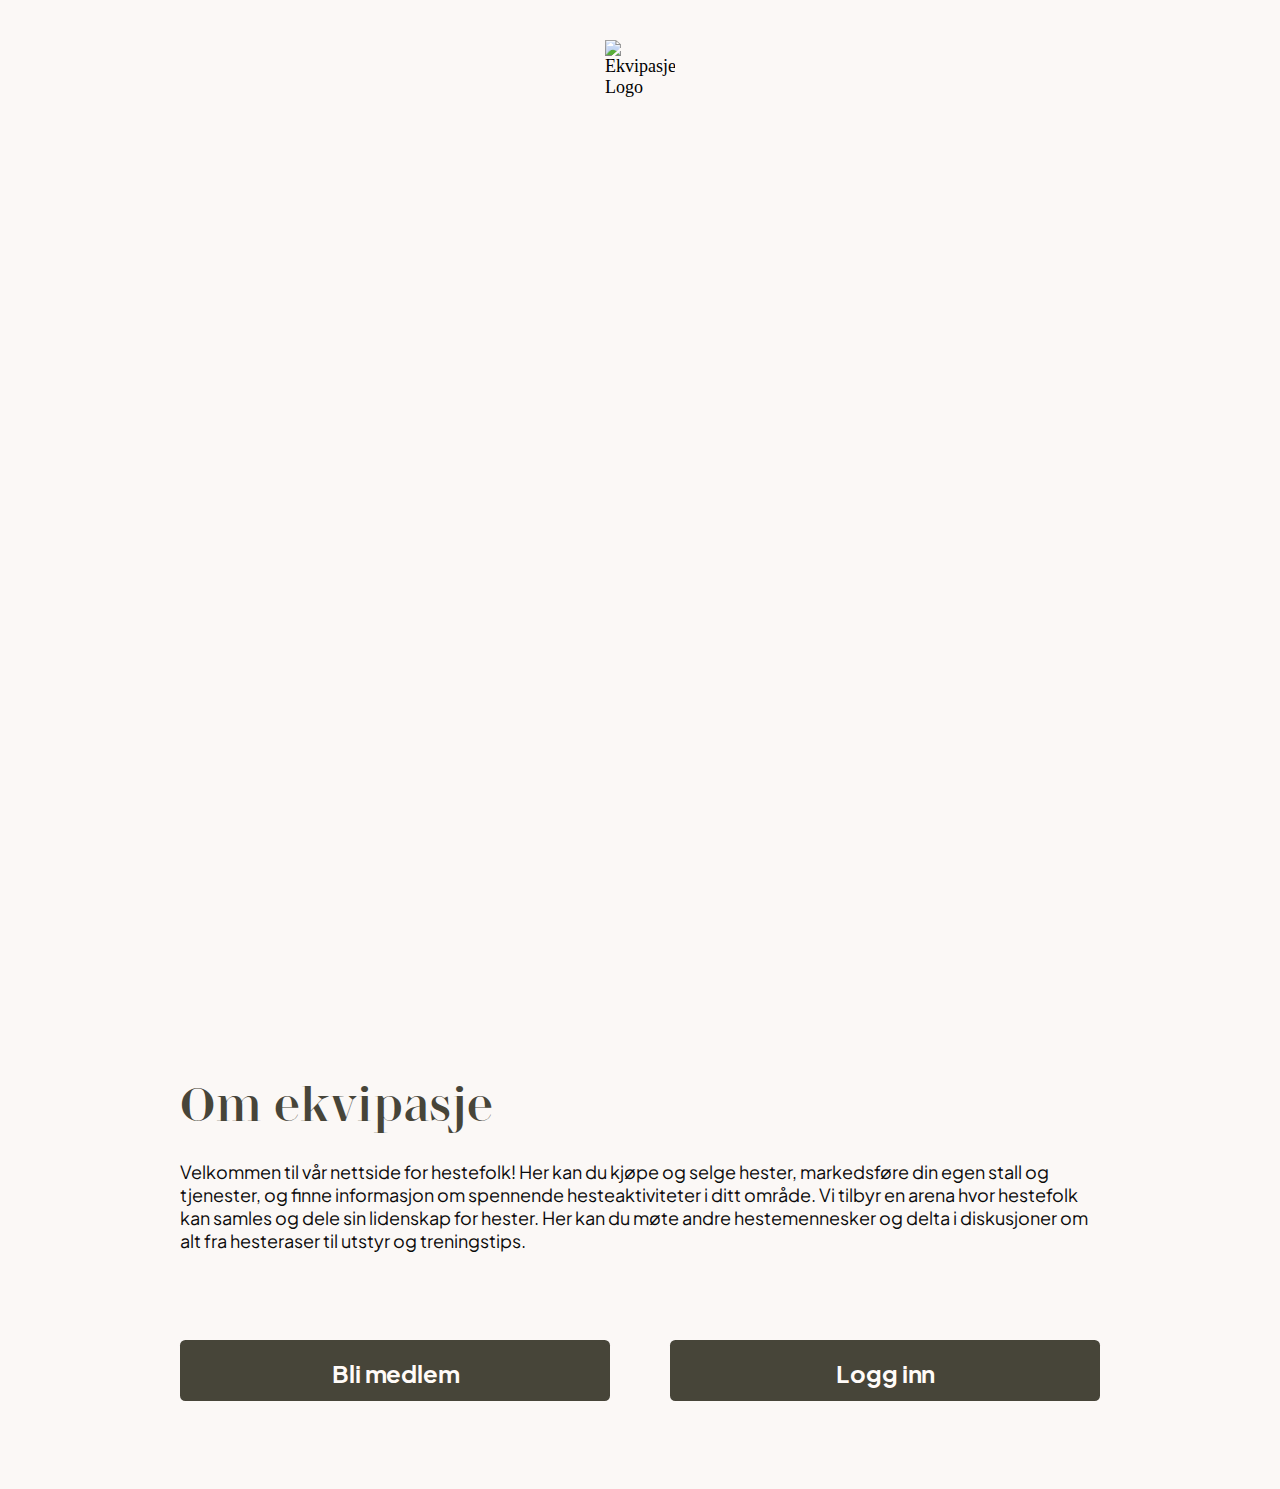
==== commit 0b45d9a4: "changed location" ====
--- a/index.html
+++ b/index.html
@@ -20,7 +20,7 @@
     <div class="hero-container"></div>
     <main class="indexandlogin">
       <article class="article-section-index">
-        <h1 class="om-ekvipasje-heading">Om !!!! ekvipasje</h1>
+        <h1 class="om-ekvipasje-heading">Om ekvipasje</h1>
         <p class="om-oss-p">
           Velkommen til vår nettside for hestefolk! Her kan du kjøpe og selge
           hester, markedsføre din egen stall og tjenester, og finne informasjon
--- a/css/style.css
+++ b/css/style.css
@@ -285,7 +285,7 @@
 .hero-container {
   width: 100%;
   height: 48.67rem;
-  background-image: url("../assets/herobanner_desktop.png");
+  background-image: url("./assets/herobanner_desktop.png");
   background-size: cover;
   background-repeat: no-repeat;
   background-position: 30%;
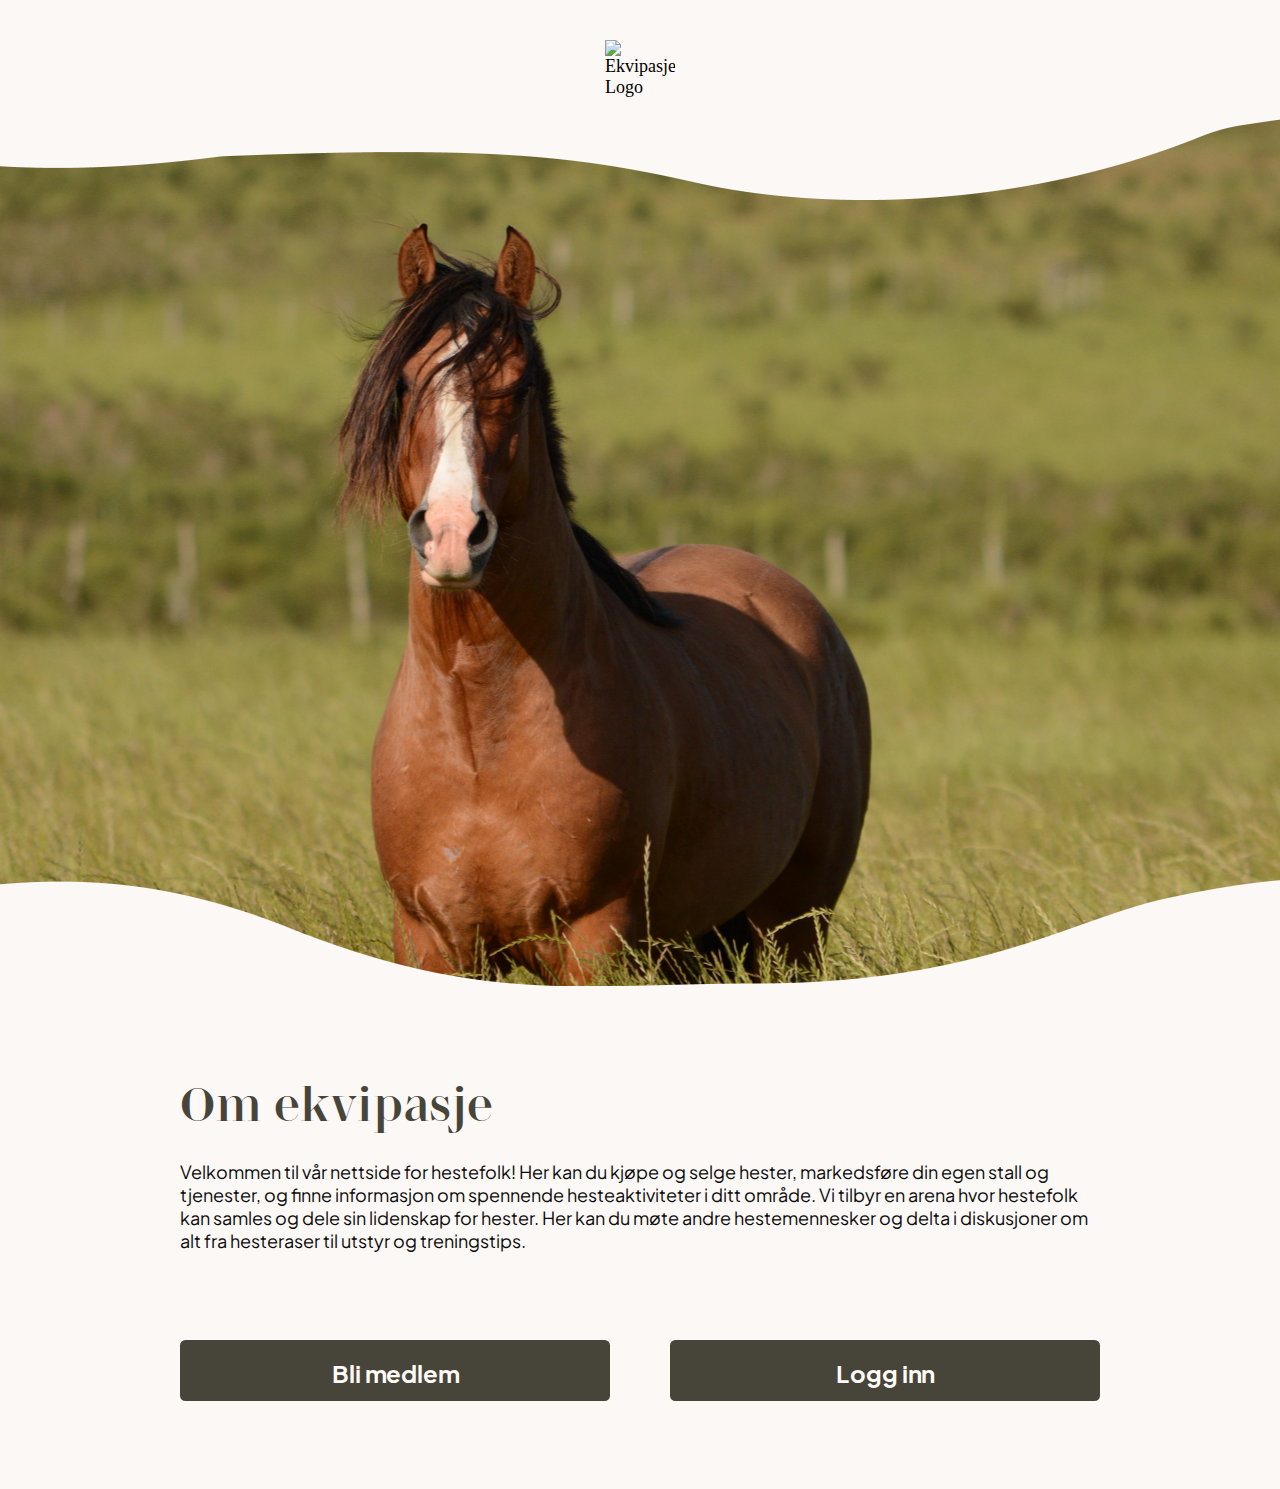
==== commit cb4d518e: "cleaned up" ====
--- a/index.html
+++ b/index.html
@@ -30,7 +30,6 @@
           utstyr og treningstips.
         </p>
       </article>
-
       <section class="buttons-landing-flex">
         <button class="button-blimedlem">Bli medlem</button>
         <button
--- a/css/style.css
+++ b/css/style.css
@@ -279,13 +279,13 @@
 .logo {
   width: 70px;
   height: 70px;
-  margin-top: 40px;
+  margin-top: 2.2222rem;
 }
 
 .hero-container {
   width: 100%;
   height: 48.67rem;
-  background-image: url("./assets/herobanner_desktop.png");
+  background-image: url("../assets/herobanner_desktop.png");
   background-size: cover;
   background-repeat: no-repeat;
   background-position: 30%;
@@ -323,7 +323,7 @@
   display: flex;
   align-items: center;
   justify-content: center;
-  gap: 40px;
+  gap: 2.2222rem;
   margin-bottom: 4.889em;
   width: 100%;
   max-width: 51.111em;
@@ -336,7 +336,7 @@
     flex-direction: column;
     align-items: stretch;
     justify-content: flex-start;
-    gap: 20px;
+    gap: 1.1111rem;
   }
 }
 
@@ -357,7 +357,7 @@
 }
 
 .button-blimedlem {
-  margin-right: 20px;
+  margin-right: 1.1111rem;
 }
 
 .button-blimedlem:hover,
@@ -395,23 +395,23 @@
   justify-content: center;
   height: 100vh;
   background: #fbf8f6;
-  padding: 0 20px;
+  padding: 0 1.1111rem;
 }
 
 .form-container {
   width: 100%;
-  padding: 0 8px;
+  padding: 0 0.4444rem;
   box-sizing: border-box;
 }
 
 .login-form {
   display: flex;
   flex-direction: column;
-  gap: 8px;
+  gap: 0.4444rem;
   position: relative;
   max-width: 390px;
   width: 100%;
-  padding: 0 8px;
+  padding: 0 0.4444rem;
   box-sizing: border-box;
 }
 
@@ -425,7 +425,7 @@
 
 .input-container {
   position: relative;
-  margin-bottom: 8px;
+  margin-bottom: 0.4444rem;
 }
 
 .input-label {
@@ -450,7 +450,7 @@
 }
 
 .input-field {
-  padding: 8px;
+  padding: 0.4444rem;
   height: 2.5556em;
   width: 100%;
   border: 1px solid #858483;
@@ -486,7 +486,7 @@
   font-size: 1rem;
   font-weight: 400;
   color: #0b0a0a;
-  margin-top: 8px;
+  margin-top: 0.4444rem;
   text-align: left;
 }
 
@@ -520,7 +520,7 @@
   display: flex;
   justify-content: space-between;
   align-items: center;
-  padding: 0 70px;
+  padding: 0 3.8889rem;
   padding-top: 40px;
   background-color: #fbf8f6;
 }
@@ -528,7 +528,7 @@
 .header-left {
   display: flex;
   align-items: center;
-  gap: 40px;
+  gap: 2.2222rem;
 }
 
 .logo-hjem {
@@ -540,7 +540,7 @@
 }
 
 .search-bar input {
-  padding: 8px 32px 8px 8px;
+  padding: 0.4444rem 1.7778rem 0.4444rem 0.4444rem;
   height: 2.5556em;
   width: 200px;
   border: 1px solid #858483;
@@ -552,10 +552,10 @@
 .search-icon {
   position: absolute;
   top: 50%;
-  right: 8px;
+  right: 0.4444rem;
   transform: translateY(-50%);
-  width: 16px;
-  height: 16px;
+  width: 0.8889rem;
+  height: 0.8889rem;
 }
 
 .header-right {
@@ -573,8 +573,9 @@
   color: #fffbf8;
   font-family: "PlusJakartaSans-Bold", sans-serif;
   font-size: 1.3333rem;
+  line-height: 1.5em;
   cursor: pointer;
-  margin-right: 8px;
+  margin-right: 0.4444rem;
 }
 
 .add-ad-button:hover {
@@ -585,18 +586,35 @@
   outline: none;
 }
 
+@media (max-width: 767px) {
+  .add-ad-button {
+    height: 3rem;
+    padding: 0.4444em 0.8889em;
+    font-size: 0.8889rem;
+    line-height: 1.5em;
+  }
+}
+
+.add-ad-button:hover {
+  background: #6c6b6a;
+}
+
+.add-ad-button:focus {
+  outline: none;
+}
+
 .header-icons {
   display: flex;
   align-items: center;
-  gap: 14px; /* Gap between button, icons */
+  gap: 0.7778rem;
 }
 
 nav.menu {
   position: sticky;
   z-index: 1;
-  top: 110px;
+  top: 6.1111rem;
   margin: 0 auto;
-  padding: 0 70px;
+  padding: 0 3.8889rem;
   justify-self: center;
   background-color: #fffbf8;
 }
@@ -626,11 +644,11 @@
   position: absolute;
   top: 100%;
   background-color: #f0f0f0;
-  padding: 10px;
+  padding: 0.4444rem;
 }
 
 .menu .sub-menu li {
-  width: 200px;
+  width: 11.1111rem;
 }
 
 .sub-menu li a {
@@ -642,13 +660,13 @@
 
 .menu a {
   display: flex;
-  padding: 8px;
+  padding: 0.4444rem;
   text-decoration: none;
-  color: #0B0A0A;
+  color: #0b0a0a;
   justify-content: space-between;
 }
 
-@media (min-width: 515px) {
+@media (min-width: 870px) {
   .mobilenavigationtop,
   .mobilenavigationbottom {
     display: none;
@@ -659,14 +677,14 @@
   }
 }
 
-@media (max-width: 515px) {
+@media (max-width: 870px) {
   .header-left,
   .header-right {
     display: none;
   }
 
   .main-hjem {
-    padding-top: 100px;
+    padding-top: 5.5556rem;
   }
 
   .mobilenavigationtop {
@@ -679,26 +697,26 @@
     display: flex;
     justify-content: space-between;
     align-items: center;
-    padding: 0 20px;
-    margin-top: 20px;
-    height: 10vh;
+    padding: 0 1.1111rem;
+    margin-top: 1.1111rem;
+    height: 80px;
   }
 
   .mobilenavigationtop .logo-container {
     display: flex;
     align-items: center;
-    gap: 10px;
+    gap: 14px;
   }
 
   .mobilenavigationtop .icons-container {
     display: flex;
     align-items: center;
-    gap: 10px;
+    gap: 14px;
   }
 
   .search-bar-mobile {
     position: fixed;
-    top: 12vh;
+    top: 4.7778rem;
     left: 0;
     right: 0;
     z-index: 999;
@@ -706,11 +724,11 @@
     display: flex;
     align-items: center;
     justify-content: center;
-    padding: 20px;
+    padding: 1.1111rem;
   }
 
   .search-bar-mobile input {
-    padding: 8px 32px 8px 8px;
+    padding: 0.4444rem 1.7778rem 0.4444rem 0.4444rem;
     height: 2.5556em;
     width: 100%;
     border: 1px solid #858483;
@@ -724,7 +742,7 @@
     width: 16px;
     height: 16px;
     position: absolute;
-    right: 34px;
+    right: 1.8889rem;
   }
 
   .mobilenavigationbottom {
@@ -738,7 +756,7 @@
     justify-content: right;
     align-items: right;
     gap: 16px;
-    padding: 8px;
+    padding: 0.4444rem;
   }
 
   .menu {
@@ -748,20 +766,20 @@
 
 /* Card section styles */
 .card-section {
-  padding: 70px 0px 70px 70px;
-}
-
-@media (max-width: 515px) {
+  padding: 3.8889rem 0 3.8889rem 3.8889rem;
+}
+
+@media (max-width: 870px) {
   .card-section {
-    padding: 20px 0px 20px 20px;
+    padding: 2.2222rem 0 1.1111rem 1.1111rem;
   }
 }
 
 .card-section h2 {
-  font-size: 32px;
+  font-size: 1.7778rem;
   font-family: "Stardom-Regular";
   font-weight: 400;
-  margin-bottom: 10px;
+  margin-bottom: 0.8889rem;
   color: #474539;
 }
 
@@ -773,15 +791,16 @@
   flex-wrap: nowrap;
 }
 
-@media (max-width: 431px) {
+@media (max-width: 870px) {
   .card-content {
-    margin-right: 8px;
-  }
-}
-@media (min-width: 431px) {
+    width: 74vw;
+    margin-right: 0.4444rem;
+  }
+}
+@media (min-width: 870px) {
   .card-content {
-    width: 390px;
-    margin-right: 8px;
+    width: 26vw;
+    margin-right: 0.4444rem;
   }
 }
 
@@ -791,20 +810,21 @@
 
 .card-text-container {
   background-color: #d0c3b4;
-  padding: 20px;
-  margin-top: -14px;
+  padding: 1.3333rem 0.8889rem;
+  margin-top: -0.7778rem;
+  border-radius: 4px;
 }
 
 .card-heading {
   font-family: "Stardom-Regular";
   font-size: 1.25rem;
   color: #0b0a0a;
-  margin-top: 12px;
-  margin-bottom: 8px;
+  margin-top: 0.6667rem;
+  margin-bottom: 1.3333rem;
 }
 
 .card-tags {
-  margin-bottom: 8px;
+  margin-bottom: 0.4444rem;
 }
 
 .tag {
@@ -814,10 +834,10 @@
   font-family: "PlusJakartaSans-Variable", sans-serif;
   font-weight: 700;
   font-size: 1rem;
-  padding: 8px 16px;
+  padding: 0.4444rem 0.8889rem;
   border-radius: 40px;
-  margin-right: 4px;
-  margin-bottom: 4px;
+  margin-right: 0.2222rem;
+  margin-bottom: 0.2222rem;
 }
 
 .card-price {
@@ -876,8 +896,8 @@
   background-color: #d0c3b4;
   background-attachment: fixed;
   color: #0b0a0a;
-  padding: 8px;
-  margin-top: -72px;
+  padding: 0.4444rem;
+  margin-top: -4rem;
 }
 
 .badge-heading {
@@ -896,19 +916,20 @@
 
 .card-text-container-event {
   background-color: #685f54;
-  padding: 20px;
+  padding: 1.3333rem 0.8889rem;
   font-family: "PlusJakartaSans-Variable", sans-serif;
   font-size: 1rem;
   font-weight: 400;
   color: #fbf8f6;
-  margin-top: -14px;
+  margin-top: -0.7778rem;
+  border-radius: 4px;
 }
 
 .card-heading-event {
   font-size: 1.7778rem;
   font-family: "Stardom-Regular";
   font-weight: 400;
-  margin-bottom: 16px;
+  padding-bottom: 0.8889rem;
   color: #fbf8f6;
 }
 
@@ -916,46 +937,51 @@
   font-size: 1.7778rem;
   font-family: "Stardom-Regular";
   font-weight: 400;
-  margin-bottom: 16px;
+  padding-bottom: 0.8889rem;
   color: #0b0a0a;
 }
 
 .card-text-container-forum {
   background-color: #afa08f;
-  padding: 20px;
+  padding: 1.3333rem 0.8889rem;
   font-family: "PlusJakartaSans-Variable", sans-serif;
   font-size: 1rem;
   font-weight: 400;
   color: #0b0a0a;
-  margin-top: -14px;
+  border-radius: 4px;
 }
 
 .skaper {
-  padding-top: 16px;
+  padding-top: 0.8889rem;
 }
 
 .persona {
   display: flex;
   flex-direction: row;
-  padding-top: 16px;
+  padding-top: 0.8889rem;
 }
 
 .card-text-container-blog {
   background-color: #726f5c;
-  padding: 20px;
+  padding: 1.3333rem 0.8889rem;
   font-family: "PlusJakartaSans-Variable", sans-serif;
   font-size: 1rem;
   font-weight: 400;
   color: #fffbf8;
-  margin-top: -14px;
+  margin-top: -0.7778rem;
+  border-radius: 4px;
 }
 
 .card-heading-blog {
   font-size: 1.7778rem;
   font-family: "Stardom-Regular";
   font-weight: 400;
-  margin-bottom: 16px;
+  margin-bottom: 0.8889rem;
   color: #fffbf8;
+}
+
+.card-paragarph {
+  margin-top: 1.3333rem;
 }
 
 /* Footer styles */
